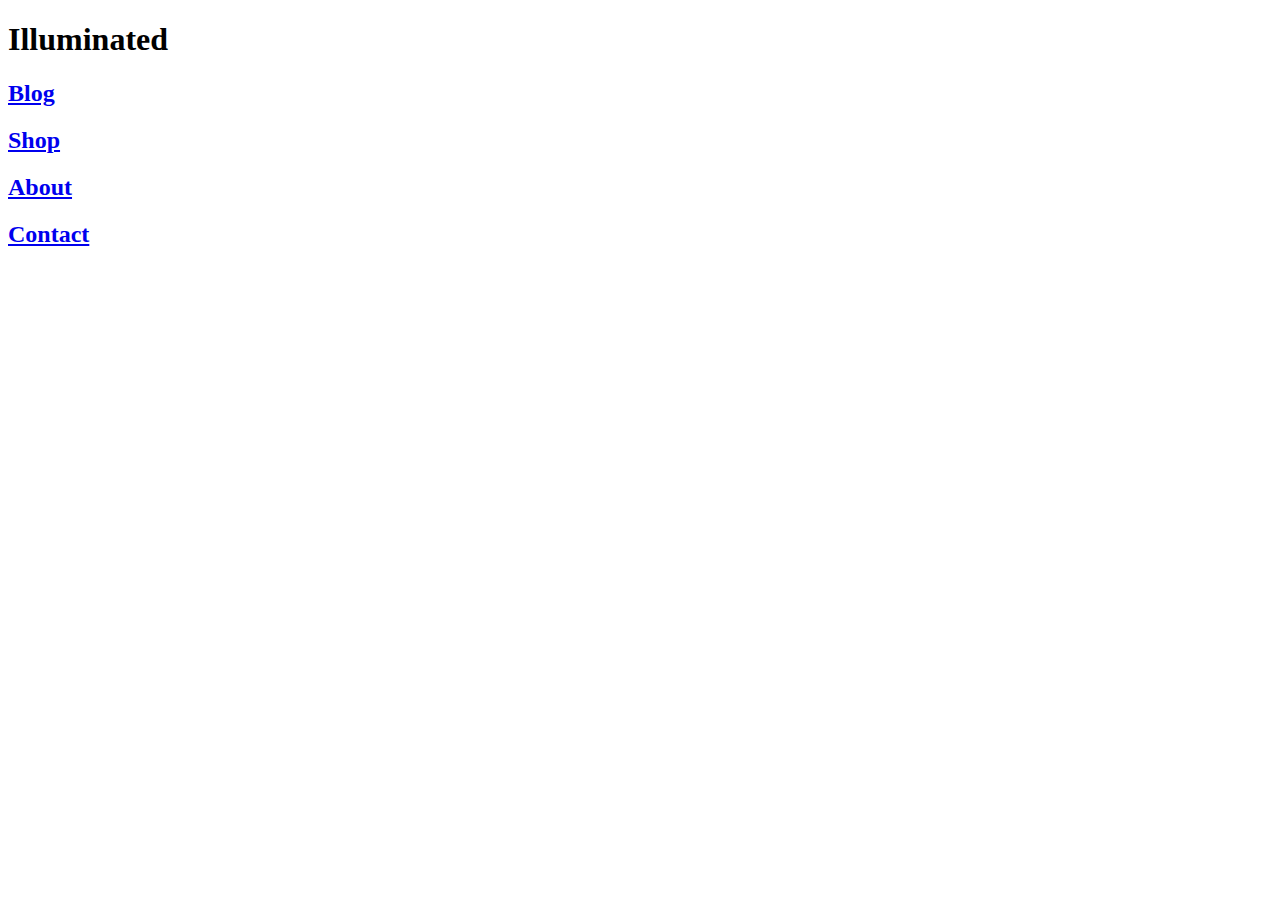
==== index.html @ d1dc90cd "updated header" ====
<!DOCTYPE html>
<html>
<head>
	<meta charset="utf-8">
	<link rel="stylesheet" type="text/css" href="styles/reset.css">
	<link rel="stylesheet" type="text/css" href="styles/main.css">
	<link rel="stylesheet" type="text/css" href="styles/fonts.css">
	
	<title>Illuminated Web Design</title>
</head>
<body>
	<header>
		<h1 class="main text"> Illuminated </h1>
		<a href="#"><h2 class="blog"> Blog</h2></a>
		<a href="#"><h2 class="shop"> Shop</h2></a>
		<a href="#"><h2 class="about">About</h2></a>
		<a href="#"><h2 class="contact"> Contact</h2></a>
	</header>

</body>
</html>
---- styles/fonts.css ----
@font-face {
    font-family:'Learning Curve';
    src: url('../fonts/LearningCurve-Bold.eot');
    src: url('../fonts/LearningCurve-Bold.eot?#iefix') format('embedded-opentype'),
        url('../fonts/LearningCurve-Bold.woff2') format('woff2'),
        url('../fonts/LearningCurve-Bold.woff') format('woff'),
        url('../fonts/LearningCurve-Bold.ttf') format('truetype'),
        url('../fonts/LearningCurve-Bold.svg#LearningCurve-Bold') format('svg');
    font-weight: bold;
    font-style: normal;
    font-display: swap;
}
@font-face {
    font-family: 'Kazimir-RegularItalic';
    src: url('../fonts/Kazimir-RegularItalic.eot');
    src: url('../fonts/Kazimir-RegularItalic.eot?#iefix') format('embedded-opentype'),
        url('../fonts/Kazimir-RegularItalic.woff2') format('woff2'),
        url('../fonts/Kazimir-RegularItalic.woff') format('woff'),
        url('../fonts/Kazimir-RegularItalic.ttf') format('truetype'),
        url('../fonts/Kazimir-RegularItalic.svg#Kazimir-RegularItalic') format('svg');
    font-weight: normal;
    font-style: italic;
    font-display: swap;
}
@font-face {
    font-family: 'Brandon Grotesque';
    src: url('../fonts/BrandonGrotesque-RegularItalic.eot');
    src: url('../fonts/BrandonGrotesque-RegularItalic.eot?#iefix') format('embedded-opentype'),
        url('../fonts/BrandonGrotesque-RegularItalic.woff2') format('woff2'),
        url('../fonts/BrandonGrotesque-RegularItalic.woff') format('woff'),
        url('../fonts/BrandonGrotesque-RegularItalic.ttf') format('truetype'),
        url('../fonts/BrandonGrotesque-RegularItalic.svg#BrandonGrotesque-RegularItalic') format('svg');
    font-weight: normal;
    font-style: italic;
    font-display: swap;
}
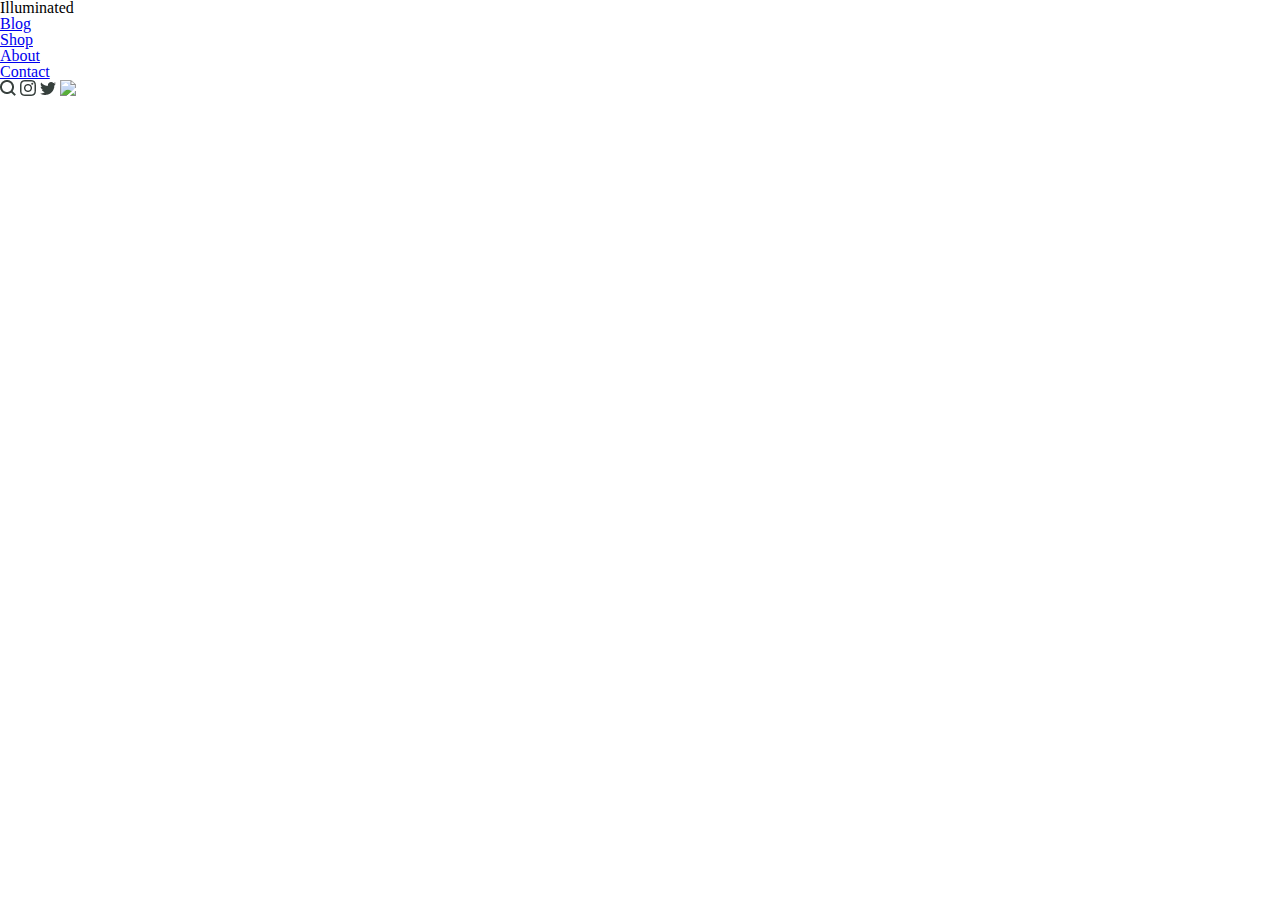
==== commit 08b8587a: "added images in header" ====
--- a/index.html
+++ b/index.html
@@ -10,11 +10,17 @@
 </head>
 <body>
 	<header>
-		<h1 class="main text"> Illuminated </h1>
-		<a href="#"><h2 class="blog"> Blog</h2></a>
-		<a href="#"><h2 class="shop"> Shop</h2></a>
-		<a href="#"><h2 class="about">About</h2></a>
-		<a href="#"><h2 class="contact"> Contact</h2></a>
+		<div class="header_box_1">
+		    <h1 class="main text"> Illuminated </h1>
+		    <a href="#"><h2 class="blog"> Blog</h2></a>
+			<a href="#"><h2 class="shop"> Shop</h2></a>
+			<a href="#"><h2 class="about">About</h2></a>
+			<a href="#"><h2 class="contact"> Contact</h2></a>
+			<img src="images/Search.jpg">
+			<img src="images/instagram.jpg">
+			<img src="images/twitter.jpg">
+			<img src="facebook.jpg">
+	     </div>
 	</header>
 
 </body>
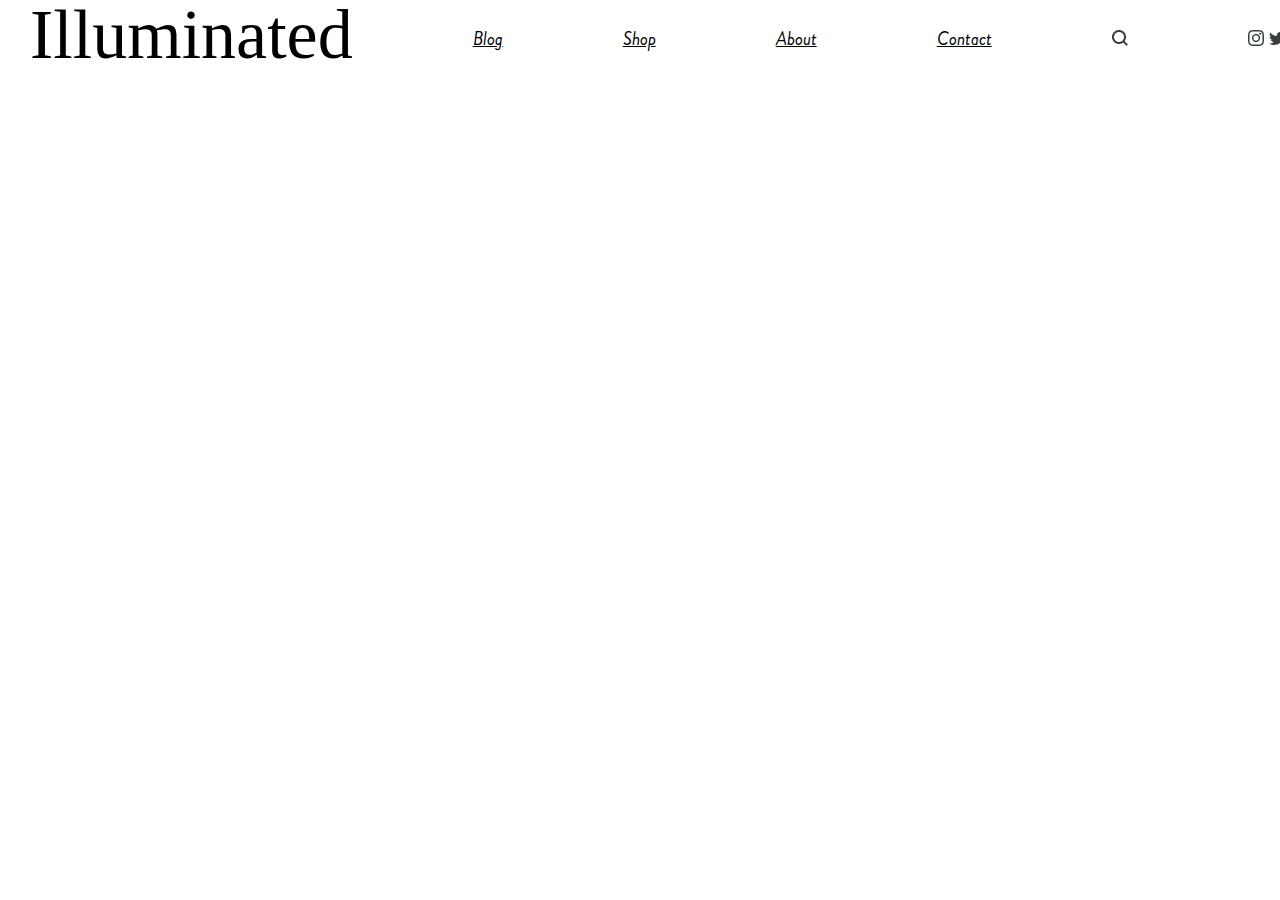
==== commit 1f776888: "styled header" ====
--- a/index.html
+++ b/index.html
@@ -10,17 +10,22 @@
 </head>
 <body>
 	<header>
-		<div class="header_box_1">
-		    <h1 class="main text"> Illuminated </h1>
+		   <div class="header_box_1">
+		    <h1 class="main_text"> Illuminated </h1>
 		    <a href="#"><h2 class="blog"> Blog</h2></a>
 			<a href="#"><h2 class="shop"> Shop</h2></a>
 			<a href="#"><h2 class="about">About</h2></a>
 			<a href="#"><h2 class="contact"> Contact</h2></a>
-			<img src="images/Search.jpg">
-			<img src="images/instagram.jpg">
-			<img src="images/twitter.jpg">
-			<img src="facebook.jpg">
-	     </div>
+			<img class="search" src="images/Search.jpg">
+			<div class="header_box_2">
+				<div class="header_box_3">
+					<a href=""><img src="images/instagram.jpg"></a>
+					<a href=""><img src="images/twitter.jpg"></a>
+					<a href=""><img src="images/facebook.jpg"></a>
+			     </div>
+	    	</div>
+		</div>
+		
 	</header>
 
 </body>
--- a/styles/main.css
+++ b/styles/main.css
@@ -0,0 +1,37 @@
+/*Header Styles*/
+header{
+	margin-left: 30px;
+	margin-right: 30px;
+}
+.header_box_1{
+	display: inline-flex;
+	flex-direction: row;
+	justify-content: space-between;
+	column-gap: 120px;
+}
+.header_box_2{
+	display: flex;
+	justify-content: space-between;
+}
+.main_text{
+	font-size: 70px;
+}
+a{
+	margin-top: 30px;
+	font-size: 18px;
+	color: black;
+	font-family: 'Brandon Grotesque'
+}
+img{
+	width: 16px;
+	height: 16px;
+
+}
+.header_box_3{
+	display: inline-flex;
+	justify-content: space-around;
+	column-gap: 5px;
+}
+.search{
+	margin-top: 30px;
+}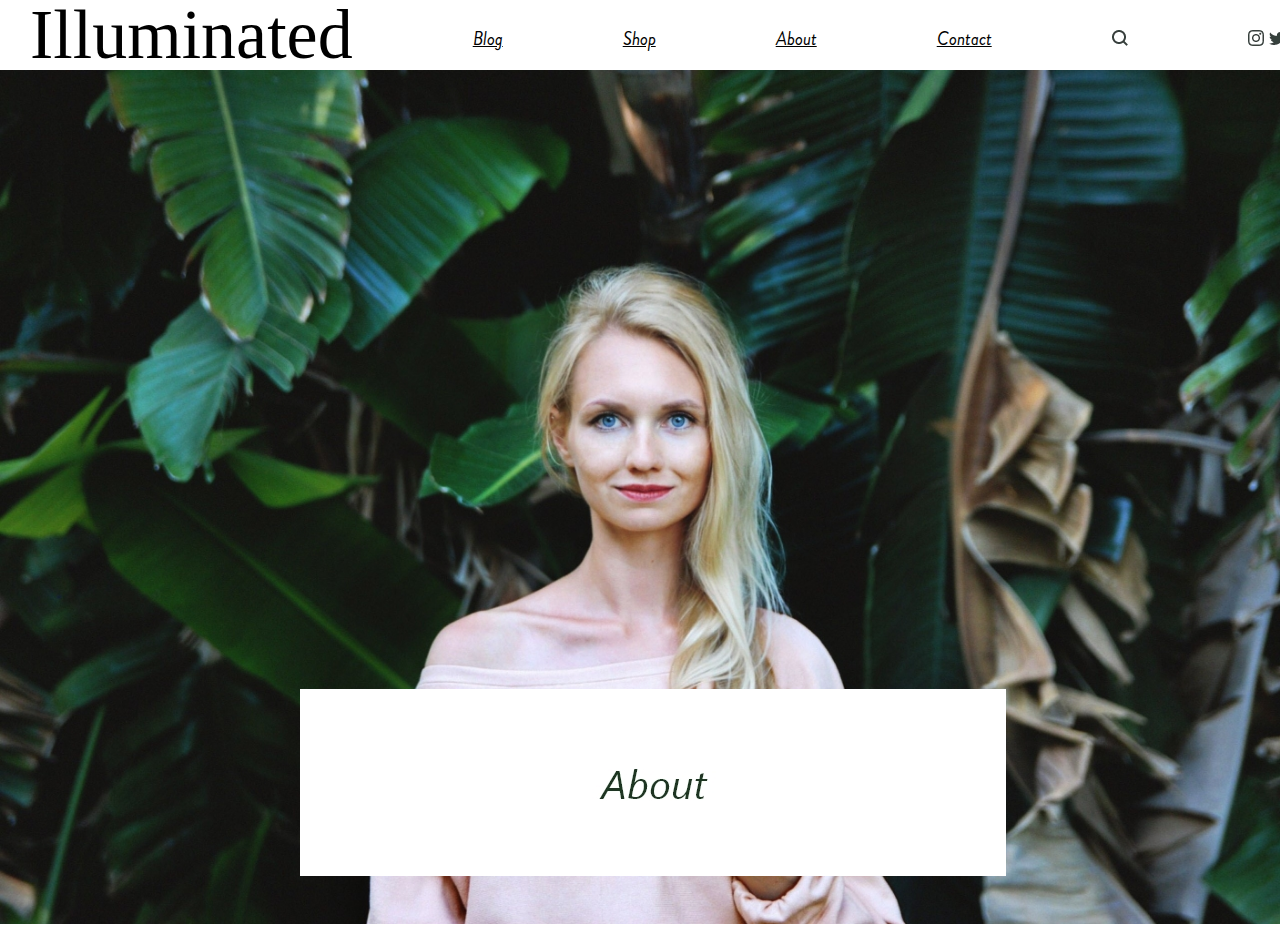
==== commit 68bd30cf: "styled first section" ====
--- a/index.html
+++ b/index.html
@@ -19,14 +19,17 @@
 			<img class="search" src="images/Search.jpg">
 			<div class="header_box_2">
 				<div class="header_box_3">
-					<a href=""><img src="images/instagram.jpg"></a>
-					<a href=""><img src="images/twitter.jpg"></a>
-					<a href=""><img src="images/facebook.jpg"></a>
+					<a href="#"><img src="images/instagram.jpg"></a>
+					<a href="#"><img src="images/twitter.jpg"></a>
+					<a href="#"><img src="images/facebook.jpg"></a>
 			     </div>
 	    	</div>
 		</div>
 		
 	</header>
-
+    <section class="section_one">
+    	<img class="banner_image" src="images/banner_image.jpg">
+    	<img class="banner_button" src="images/banner_button.jpg">
+    </section>
 </body>
 </html>--- a/styles/main.css
+++ b/styles/main.css
@@ -34,4 +34,21 @@
 }
 .search{
 	margin-top: 30px;
+}
+/*Section first*/
+.section_one{
+	width: 100%;
+	height: 100%;
+}
+.banner_image{
+	width: 100%;
+	height: 100%;
+	position: relative;
+}
+.banner_button{
+	position: absolute;
+	top: 689px;
+	left: 300px;
+	height:187px; 
+	width:706px;
 }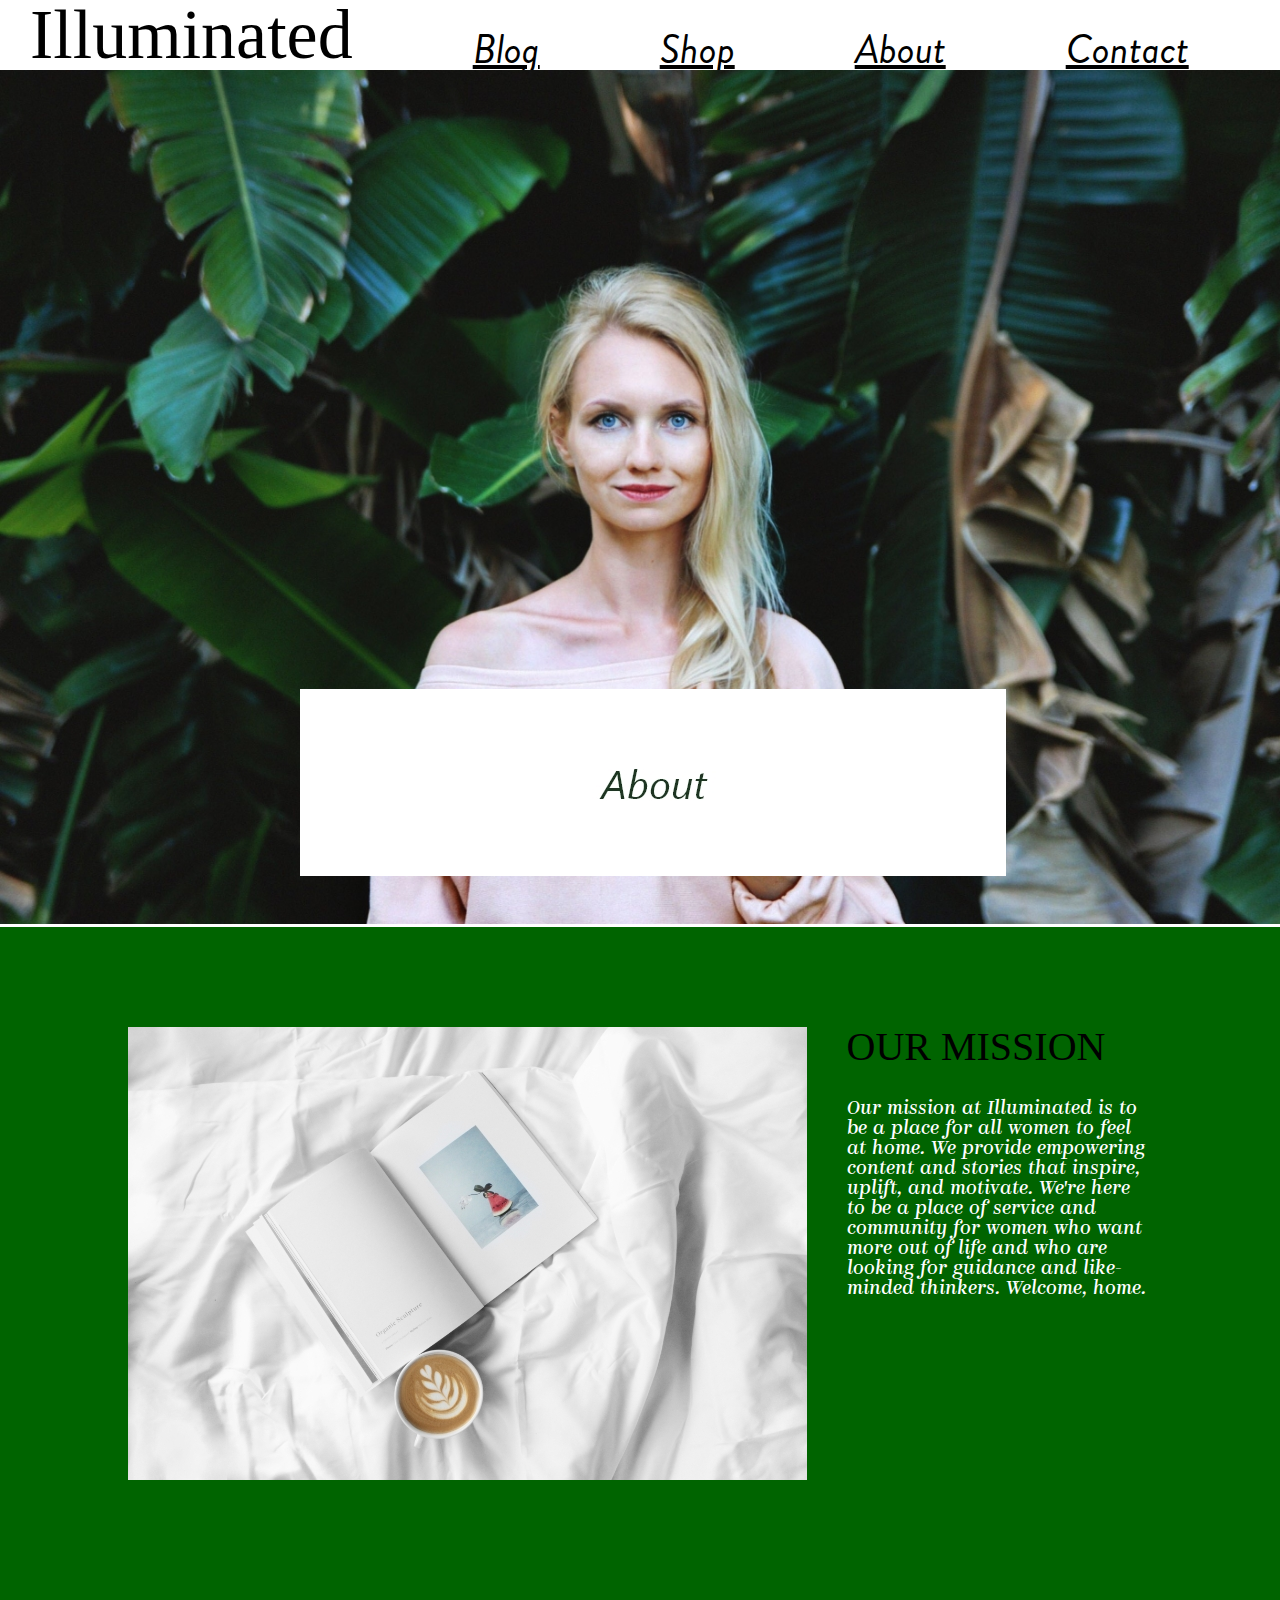
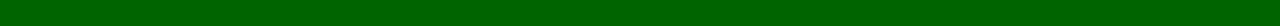
==== commit 0939b164: "added second section" ====
--- a/index.html
+++ b/index.html
@@ -10,7 +10,7 @@
 </head>
 <body>
 	<header>
-		   <div class="header_box_1">
+	    <div class="header_box_1">
 		    <h1 class="main_text"> Illuminated </h1>
 		    <a href="#"><h2 class="blog"> Blog</h2></a>
 			<a href="#"><h2 class="shop"> Shop</h2></a>
@@ -31,5 +31,16 @@
     	<img class="banner_image" src="images/banner_image.jpg">
     	<img class="banner_button" src="images/banner_button.jpg">
     </section>
+    <section class="section_two">
+    	 <img class="outline" src="images/outline_image.jpg">
+    	 <div class="article">
+    		<h2 class="mission"> OUR MISSION</h2>
+    		<br>
+    		<br>
+    		<p class="descriptionS">Our mission at Illuminated is to be a place for all women to feel at home. We provide empowering content and stories that inspire, uplift, and motivate. We're here to be a place of service and community for women who want more out of life and who are looking for guidance and like-minded thinkers. Welcome, home.</p>
+    	</div>
+    	
+    	
+    </section>
 </body>
 </html>--- a/styles/main.css
+++ b/styles/main.css
@@ -51,4 +51,33 @@
 	left: 300px;
 	height:187px; 
 	width:706px;
+}
+/*Third section*/
+.section_two{
+	display: flex;
+	width: 100%;
+	height: 699px;
+	background-color: darkgreen;
+	justify-content: center;
+}
+.outline{
+	width: 679px;
+	height: 453px;
+	margin-top: 100px;
+}
+.article{
+	margin-top: 100px;
+	width: 306px;
+	height: 281px;
+	margin-left: 40px;
+}
+h2{
+	font-size: 40px;
+	font-family: 'Brandon Grotesque'
+	color:#006400;
+}
+p{
+	font-size: 20px;
+	font-family: 'Kazimir-RegularItalic';
+	color: white;
 }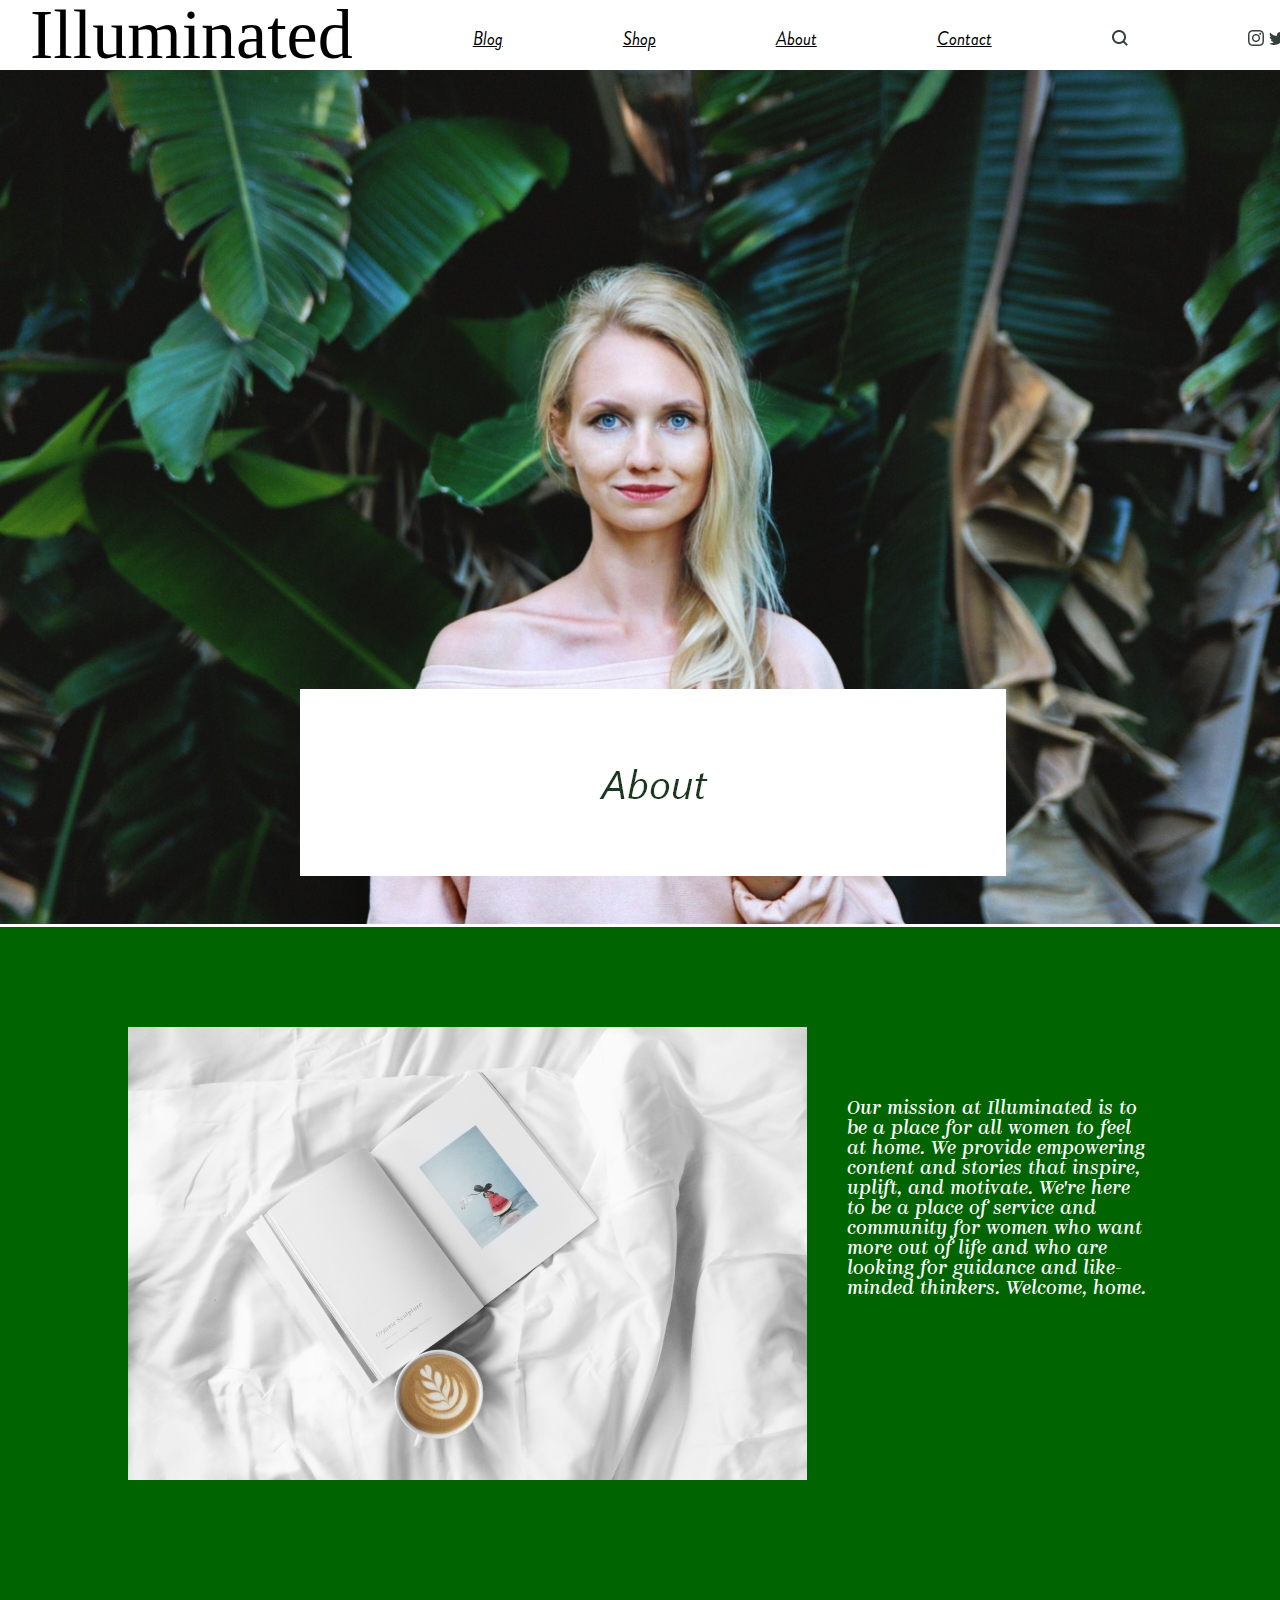
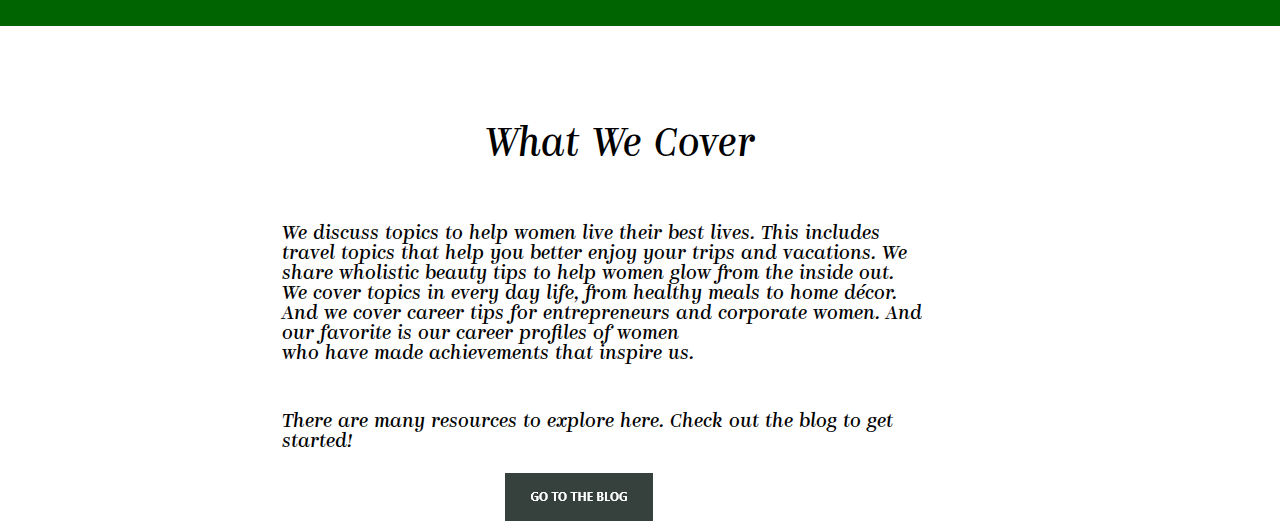
==== commit 528bd617: "added third section" ====
--- a/index.html
+++ b/index.html
@@ -39,7 +39,19 @@
     		<br>
     		<p class="descriptionS">Our mission at Illuminated is to be a place for all women to feel at home. We provide empowering content and stories that inspire, uplift, and motivate. We're here to be a place of service and community for women who want more out of life and who are looking for guidance and like-minded thinkers. Welcome, home.</p>
     	</div>
-    	
+    </section>
+    <section class="section_three">
+    	<h3>What We Cover </h3>
+    	<div class="section_two_box">
+    		<p class="text">We discuss topics to help women live their best lives. This includes travel topics that help you better enjoy your trips and vacations. We share wholistic beauty tips to help women glow from the inside out. We cover topics in every day life, from healthy meals to home décor. And we cover career tips for entrepreneurs and corporate women. And our favorite is our career profiles of women<br>who have made achievements that inspire us.
+	      	 </p>
+	      	 <br>
+	      	 <br>
+	       	 <br>
+      	     <p class="texttwo">There are many resources to explore here. Check out the blog to get started!</p>
+    	</div>
+    	<img class="button_two"src="images/button.jpg">
+    </section>
     	
     </section>
 </body>
--- a/styles/main.css
+++ b/styles/main.css
@@ -71,13 +71,44 @@
 	height: 281px;
 	margin-left: 40px;
 }
-h2{
+.mission{
 	font-size: 40px;
-	font-family: 'Brandon Grotesque'
+	font-family: 'Brandon Grotesque';
 	color:#006400;
 }
-p{
+.descriptionS{
 	font-size: 20px;
 	font-family: 'Kazimir-RegularItalic';
 	color: white;
+}
+/*Third section*/
+.section_three{
+	justify-content: center;
+	width: 100%;
+	height: 499px;
+}
+h3{
+	font-size: 40px;
+	font-family: 'Kazimir-RegularItalic';
+	margin-left: 34%;
+	width: 274px;
+	height: 98px;
+	padding-left: 50px;
+	padding-top: 100px;
+}
+.text,.texttwo{
+	font-size: 20px;
+	font-family: 'Kazimir-RegularItalic';
+	color: #000000;
+}
+.section_two_box{
+	margin-left: 22%;
+	height: 50%;
+	width: 50%;
+}
+.button_two{
+	width: 148px;
+	height: 48px;
+	margin-left:34%;
+	padding-left: 70px;
 }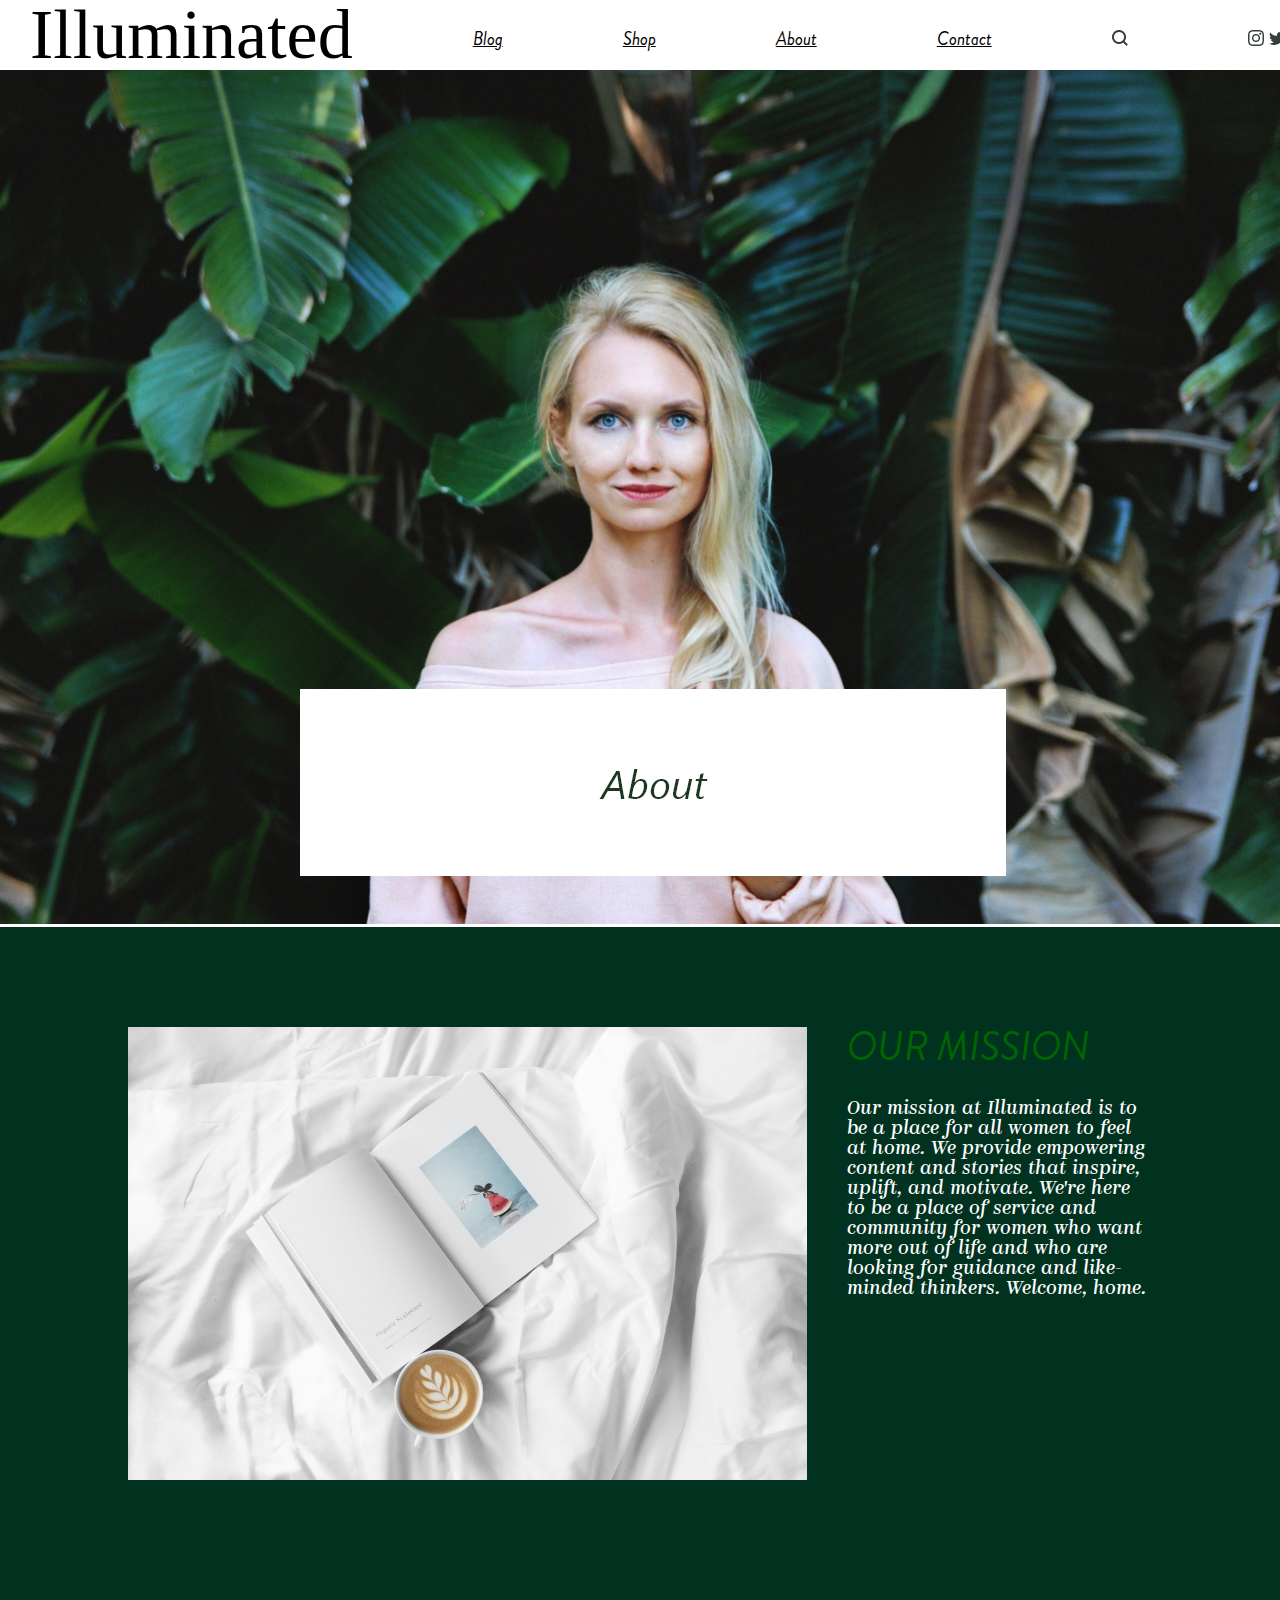
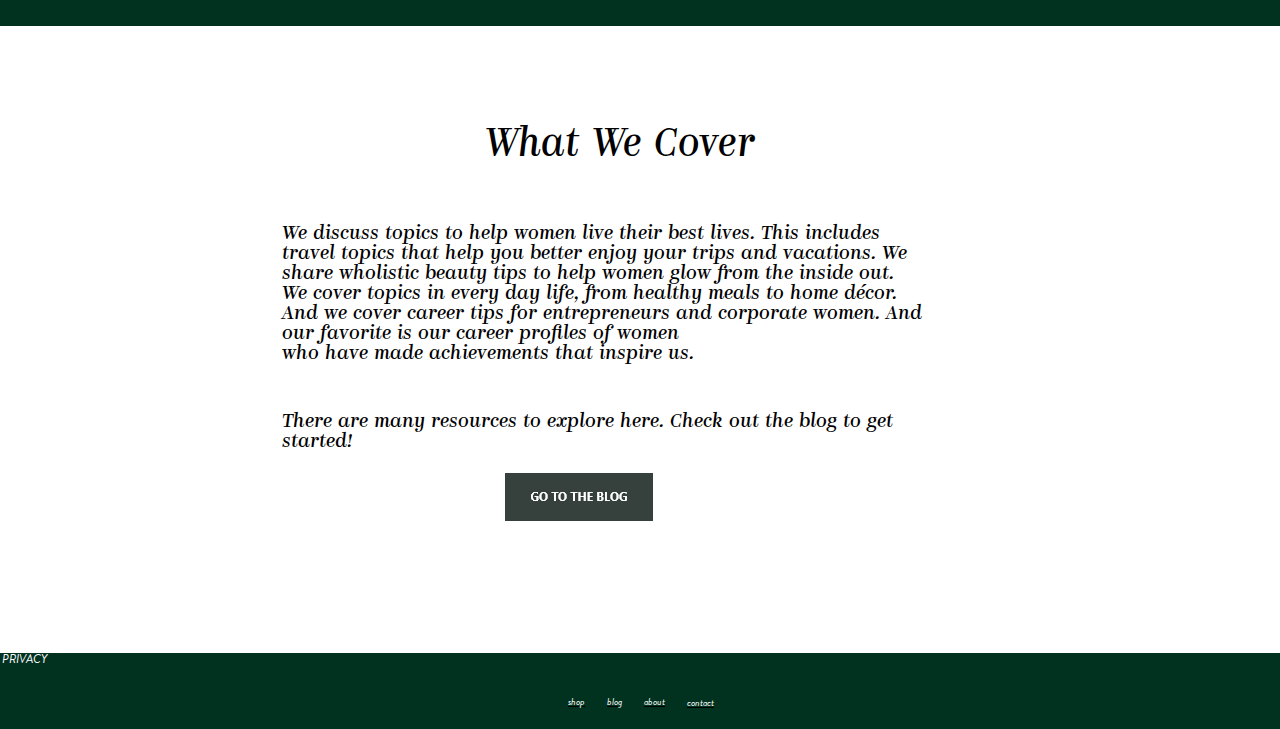
==== commit 67f40a99: "added footer" ====
--- a/index.html
+++ b/index.html
@@ -52,7 +52,17 @@
     	</div>
     	<img class="button_two"src="images/button.jpg">
     </section>
+    <footer>
+    	<h4>PRIVACY</h4>
+    	<div class="f_box">
     	
-    </section>
+    	
+    		<a href="#"><h4 class="footer_h">shop</h4></a>
+    		<a href="#"><h4 class="footer_h">blog</h4></a>
+    		<a href="#"><h4 class="footer_h">about</h4></a>
+    		<a href="#"><h4 class="footer_h">contact</h4></a>
+    		
+    	</div>
+    </footer>
 </body>
 </html>--- a/styles/main.css
+++ b/styles/main.css
@@ -57,7 +57,7 @@
 	display: flex;
 	width: 100%;
 	height: 699px;
-	background-color: darkgreen;
+	background-color: #013220;
 	justify-content: center;
 }
 .outline{
@@ -111,4 +111,30 @@
 	height: 48px;
 	margin-left:34%;
 	padding-left: 70px;
+}
+/*Footer*/
+footer{
+	height: 76px;
+	width: 100%;
+	background-color: #013220;
+}
+.f_box{
+	display: flex;
+	justify-content: center;
+	justify-content: space-around (10px);
+	column-gap: 20px;
+}
+h4{
+    padding-left: 2px;
+    margin-top: 10%;
+	font-family: 'Brandon Grotesque';
+	font-size: 12px;
+	color: white;
+}
+.footer_h{
+	align-self: center;
+	font-family: 'Brandon Grotesque';
+	color: white;
+	font-size: 10px;
+
 }